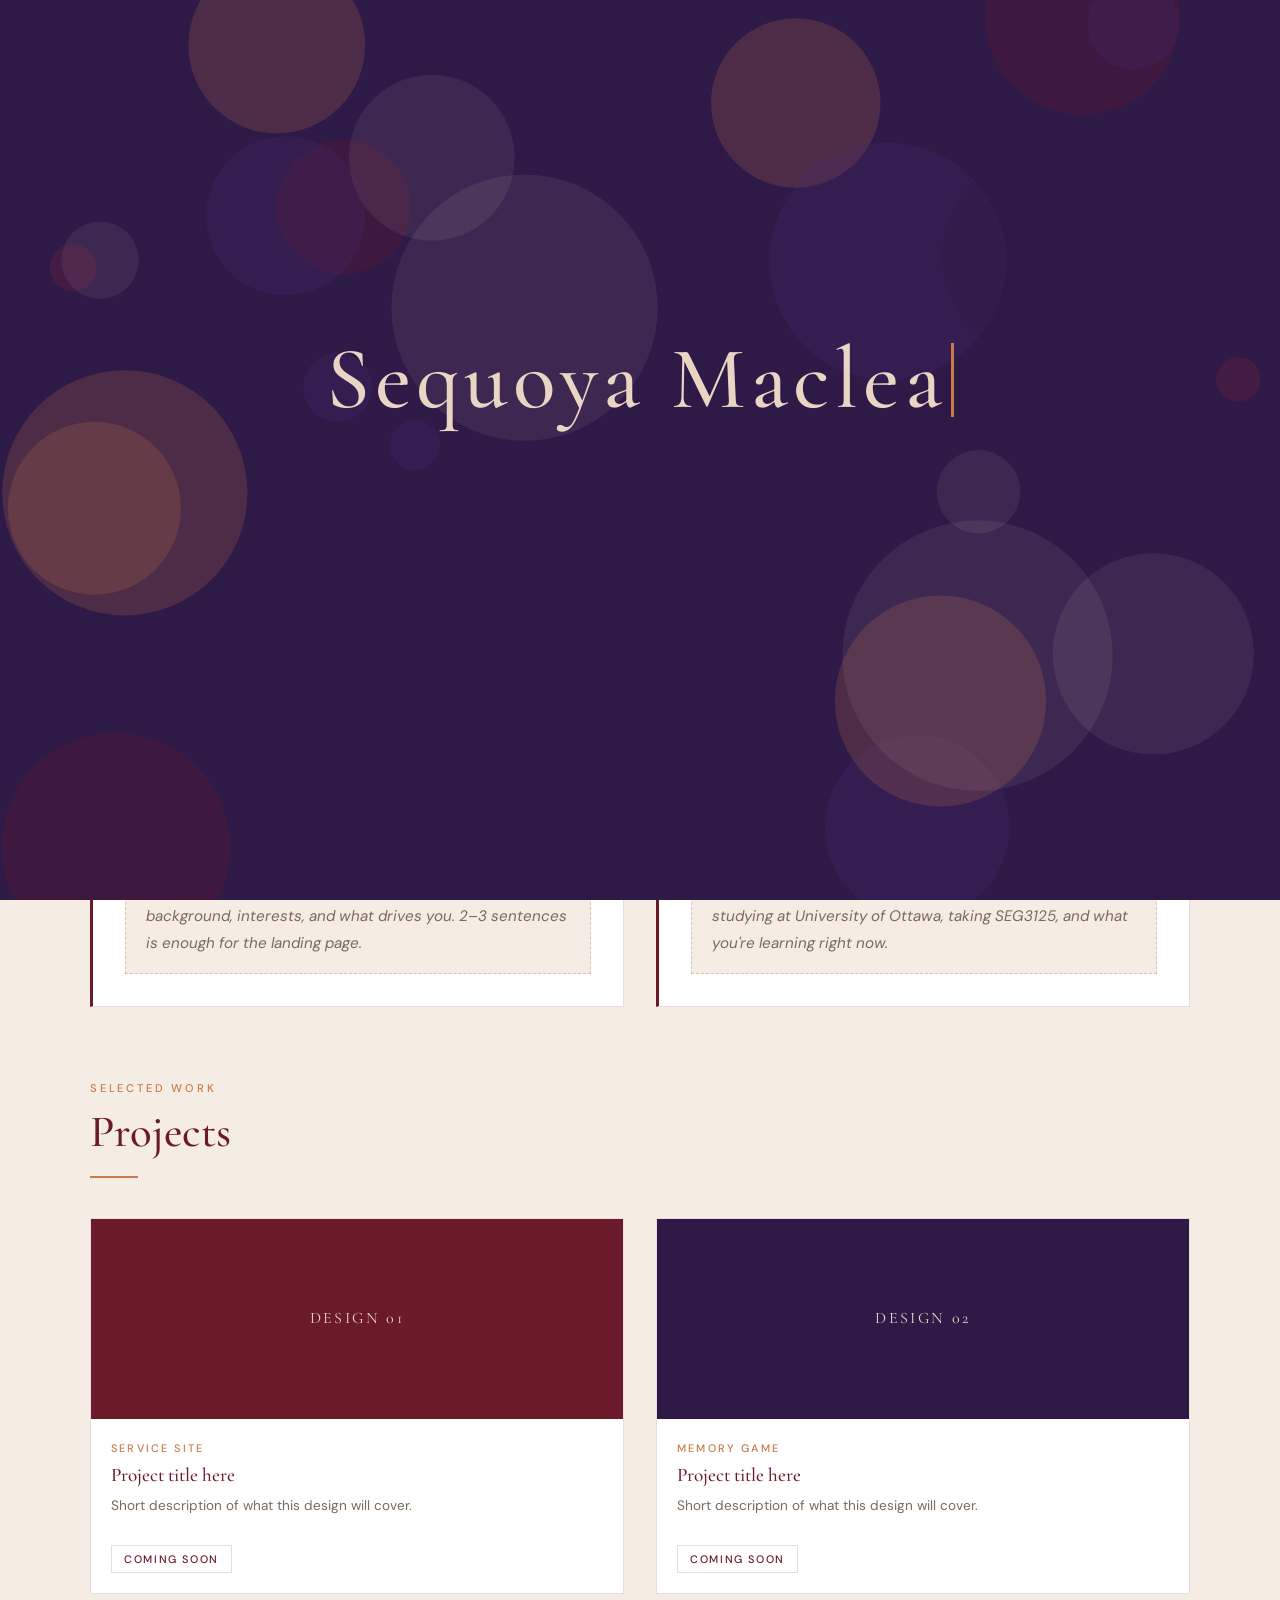
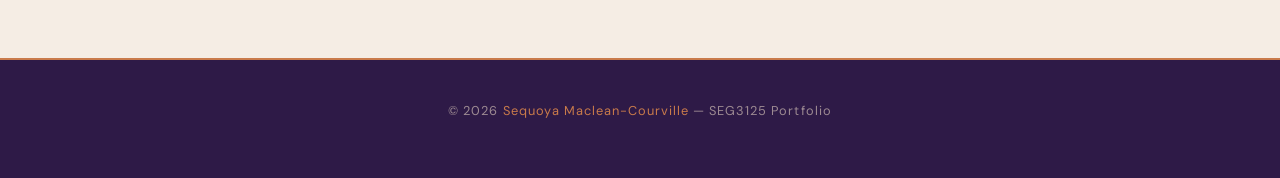
==== index.html @ c577affa "added another page for other work" ====
<!DOCTYPE html>
<html lang="en">
<head>
  <meta charset="UTF-8" />
  <meta name="viewport" content="width=device-width, initial-scale=1.0" />
  <title>Sequoya Maclean-Courville — Portfolio</title>
  <link rel="stylesheet" href="https://cdn.jsdelivr.net/npm/bootstrap@5.3.3/dist/css/bootstrap.min.css" />
  <link rel="stylesheet" href="css/style.css" />
  <style>
    #splash {
      position: fixed;
      inset: 0;
      background: var(--purple-deep);
      z-index: 9999;
      display: flex;
      align-items: center;
      justify-content: center;
      flex-direction: column;
      transition: opacity 0.8s ease, transform 0.8s ease;
    }
    #splash.hide {
      opacity: 0;
      transform: translateY(-40px);
      pointer-events: none;
    }
    #splash canvas {
      position: absolute;
      inset: 0;
      width: 100%;
      height: 100%;
    }
    #splash-content {
      position: relative;
      z-index: 2;
      text-align: center;
    }
    #typewriter {
      font-family: 'Cormorant Garamond', serif;
      font-size: clamp(2.5rem, 7vw, 5.5rem);
      font-weight: 500;
      color: var(--cream);
      letter-spacing: 0.06em;
      min-height: 1.3em;
      display: flex;
      align-items: center;
      justify-content: center;
    }
    #cursor {
      display: inline-block;
      width: 3px;
      height: 0.85em;
      background: var(--amber);
      margin-left: 4px;
      vertical-align: middle;
      animation: blink 0.7s step-end infinite;
    }
    @keyframes blink { 0%,100%{opacity:1} 50%{opacity:0} }
    #splash-sub {
      font-family: 'DM Sans', sans-serif;
      font-size: 0.75rem;
      letter-spacing: 0.25em;
      text-transform: uppercase;
      color: var(--amber);
      margin-top: 1rem;
      opacity: 0;
      transition: opacity 0.6s ease;
    }
    #splash-sub.show { opacity: 1; }
    #enter-btn {
      margin-top: 2.5rem;
      opacity: 0;
      transition: opacity 0.6s ease;
      background: transparent;
      border: 1px solid rgba(232,213,196,0.3);
      color: var(--cream);
      font-family: 'DM Sans', sans-serif;
      font-size: 0.8rem;
      letter-spacing: 0.15em;
      text-transform: uppercase;
      padding: 0.75rem 2.5rem;
      cursor: pointer;
      transition: border-color 0.2s, color 0.2s, opacity 0.6s;
    }
    #enter-btn.show { opacity: 1; }
    #enter-btn:hover { border-color: var(--amber); color: var(--amber); }
    body.splash-active { overflow: hidden; }
  </style>
</head>
<body class="splash-active">

  <!-- Splash Screen -->
  <div id="splash">
    <canvas id="splash-canvas"></canvas>
    <div id="splash-content">
      <div id="typewriter"><span id="typed-text"></span><span id="cursor"></span></div>
      <p id="splash-sub">UI/UX Design Portfolio</p>
      <button id="enter-btn" onclick="dismissSplash()">Enter</button>
    </div>
  </div>

  <nav class="navbar">
    <a href="index.html" class="navbar-brand">S<span>.</span></a>
    <ul class="nav-links">
      <li><a href="index.html">Home</a></li>
      <li><a href="about.html">About</a></li>
      <li><a href="work.html">How I Work</a></li>
      <li><a href="projects.html">Projects</a></li>
    </ul>
  </nav>

  <section class="hero">
    <div class="hero-inner">
      <p class="hero-eyebrow">UI/UX Design Portfolio</p>
      <h1 class="hero-title">Sequoya Maclean-Courville</h1>
      <p class="hero-subtitle">
        Placeholder subtitle — a short line about who you are and what you do. Keep it to one or two sentences.
      </p>
      <div style="display:flex; gap:1rem; flex-wrap:wrap;">
        <a href="projects.html" class="btn-primary">View Projects</a>
        <a href="about.html" class="btn-outline">About Me</a>
      </div>
    </div>
  </section>

  <div style="background:var(--cream-light); padding:4rem 2.5rem;">
    <div style="max-width:1100px; margin:0 auto;">

      <p class="section-label">Quick intro</p>
      <h2 class="section-title">At a glance</h2>
      <div class="section-divider"></div>

      <div class="two-col" style="margin-bottom:3rem;">
        <div class="content-block">
          <p class="content-block-title">Who I am</p>
          <div class="placeholder-text">
            Add a short paragraph here about yourself — your background, interests, and what drives you. 2–3 sentences is enough for the landing page.
          </div>
        </div>
        <div class="content-block">
          <p class="content-block-title">What I'm doing</p>
          <div class="placeholder-text">
            Add context about your current studies or work — e.g., studying at University of Ottawa, taking SEG3125, and what you're learning right now.
          </div>
        </div>
      </div>

      <p class="section-label">Selected work</p>
      <h2 class="section-title">Projects</h2>
      <div class="section-divider"></div>

      <div class="two-col">
        <a href="pages/coming-soon-1.html" class="project-card">
          <div class="project-card-img-placeholder" style="background:var(--burgundy-deep); color:var(--cream);">Design 01</div>
          <div class="project-card-body">
            <p class="project-card-label">Service site</p>
            <h3 class="project-card-title">Project title here</h3>
            <p class="project-card-desc">Short description of what this design will cover.</p>
            <span class="coming-soon-badge">Coming soon</span>
          </div>
        </a>
        <a href="pages/coming-soon-2.html" class="project-card">
          <div class="project-card-img-placeholder" style="background:var(--purple-deep); color:var(--cream);">Design 02</div>
          <div class="project-card-body">
            <p class="project-card-label">Memory game</p>
            <h3 class="project-card-title">Project title here</h3>
            <p class="project-card-desc">Short description of what this design will cover.</p>
            <span class="coming-soon-badge">Coming soon</span>
          </div>
        </a>
      </div>

    </div>
  </div>

  <footer>
    <p>© 2026 <span>Sequoya Maclean-Courville</span> — SEG3125 Portfolio</p>
  </footer>

  <script src="https://cdn.jsdelivr.net/npm/bootstrap@5.3.3/dist/js/bootstrap.bundle.min.js"></script>
  <script src="js/main.js"></script>
  <script>
    // ── Floating circles background ──
    const canvas = document.getElementById('splash-canvas');
    const ctx = canvas.getContext('2d');
    const colors = [
      'rgba(107,26,42,0.25)',
      'rgba(46,26,71,0.35)',
      'rgba(201,123,75,0.2)',
      'rgba(155,44,62,0.2)',
      'rgba(74,42,110,0.25)',
      'rgba(232,213,196,0.08)',
    ];
    let circles = [];
    function resize() {
      canvas.width = window.innerWidth;
      canvas.height = window.innerHeight;
    }
    function initCircles() {
      circles = [];
      const count = 28;
      for (let i = 0; i < count; i++) {
        const r = Math.random() * 120 + 20;
        circles.push({
          x: Math.random() * canvas.width,
          y: Math.random() * canvas.height,
          r,
          dx: (Math.random() - 0.5) * 0.5,
          dy: (Math.random() - 0.5) * 0.5,
          color: colors[Math.floor(Math.random() * colors.length)],
        });
      }
    }
    function drawCircles() {
      ctx.clearRect(0, 0, canvas.width, canvas.height);
      circles.forEach(c => {
        ctx.beginPath();
        ctx.arc(c.x, c.y, c.r, 0, Math.PI * 2);
        ctx.fillStyle = c.color;
        ctx.fill();
        c.x += c.dx;
        c.y += c.dy;
        if (c.x < -c.r) c.x = canvas.width + c.r;
        if (c.x > canvas.width + c.r) c.x = -c.r;
        if (c.y < -c.r) c.y = canvas.height + c.r;
        if (c.y > canvas.height + c.r) c.y = -c.r;
      });
    }
    let animId;
    function animate() { drawCircles(); animId = requestAnimationFrame(animate); }
    resize();
    initCircles();
    animate();
    window.addEventListener('resize', () => { resize(); initCircles(); });

    // ── Typewriter ──
    const name = 'Sequoya Maclean-Courville';
    const typedEl = document.getElementById('typed-text');
    const sub = document.getElementById('splash-sub');
    const btn = document.getElementById('enter-btn');
    let i = 0;
    const already = sessionStorage.getItem('splashSeen');

    function type() {
      if (i < name.length) {
        typedEl.textContent += name[i++];
        setTimeout(type, 80 + Math.random() * 40);
      } else {
        setTimeout(() => {
          sub.classList.add('show');
          btn.classList.add('show');
        }, 400);
      }
    }

    function dismissSplash() {
      sessionStorage.setItem('splashSeen', '1');
      cancelAnimationFrame(animId);
      document.getElementById('splash').classList.add('hide');
      document.body.classList.remove('splash-active');
      setTimeout(() => document.getElementById('splash').remove(), 900);
    }

    if (already) {
      document.getElementById('splash').remove();
      document.body.classList.remove('splash-active');
    } else {
      setTimeout(type, 400);
    }
  </script>
</body>
</html>
---- css/style.css ----
@import url('https://fonts.googleapis.com/css2?family=Cormorant+Garamond:wght@400;500;600&family=DM+Sans:wght@300;400;500&display=swap');

:root {
  --burgundy-deep:  #6B1A2A;
  --burgundy-mid:   #9B2C3E;
  --purple-deep:    #2E1A47;
  --purple-mid:     #4A2A6E;
  --amber:          #C97B4B;
  --cream:          #E8D5C4;
  --cream-light:    #F5EDE4;
  --charcoal:       #1C1C1C;
  --charcoal-soft:  #3A3A3A;
  --text-muted:     #7A6A5A;
  --border:         rgba(107,26,42,0.15);
}

* { box-sizing: border-box; margin: 0; padding: 0; }

html { scroll-behavior: smooth; }

body {
  font-family: 'DM Sans', sans-serif;
  font-weight: 400;
  color: var(--charcoal);
  background: var(--cream-light);
  line-height: 1.7;
}

h1, h2, h3, h4 {
  font-family: 'Cormorant Garamond', serif;
  font-weight: 500;
  line-height: 1.2;
}

a { color: inherit; text-decoration: none; }

/* ── Navbar ── */
.navbar {
  background: var(--purple-deep);
  padding: 0 2.5rem;
  height: 64px;
  display: flex;
  align-items: center;
  justify-content: space-between;
  position: sticky;
  top: 0;
  z-index: 100;
  border-bottom: 2px solid var(--amber);
}

.navbar-brand {
  font-family: 'Cormorant Garamond', serif;
  font-size: 1.5rem;
  font-weight: 600;
  color: var(--cream);
  letter-spacing: 0.08em;
}

.navbar-brand span { color: var(--amber); }

.nav-links { display: flex; gap: 2rem; list-style: none; }

.nav-links a {
  font-size: 0.85rem;
  font-weight: 500;
  color: var(--cream);
  letter-spacing: 0.1em;
  text-transform: uppercase;
  opacity: 0.8;
  transition: opacity 0.2s, color 0.2s;
}

.nav-links a:hover, .nav-links a.active {
  opacity: 1;
  color: var(--amber);
}

/* ── Hero ── */
.hero {
  background: var(--purple-deep);
  min-height: 480px;
  display: flex;
  align-items: center;
  padding: 5rem 2.5rem;
  position: relative;
  overflow: hidden;
}

.hero::before {
  content: '';
  position: absolute;
  top: 0; left: 0;
  width: 6px; height: 100%;
  background: var(--amber);
}

.hero::after {
  content: '';
  position: absolute;
  bottom: -80px; right: -80px;
  width: 320px; height: 320px;
  border-radius: 50%;
  border: 1px solid rgba(201,123,75,0.15);
}

.hero-inner { max-width: 700px; position: relative; z-index: 1; }

.hero-eyebrow {
  font-size: 0.75rem;
  font-weight: 500;
  letter-spacing: 0.2em;
  text-transform: uppercase;
  color: var(--amber);
  margin-bottom: 1rem;
}

.hero-title {
  font-size: clamp(2.8rem, 6vw, 4.5rem);
  color: var(--cream);
  margin-bottom: 1.25rem;
}

.hero-subtitle {
  font-size: 1rem;
  color: rgba(232,213,196,0.7);
  max-width: 480px;
  margin-bottom: 2rem;
  font-family: 'DM Sans', sans-serif;
}

.btn-primary {
  display: inline-block;
  background: var(--burgundy-deep);
  color: var(--cream);
  padding: 0.75rem 2rem;
  font-size: 0.85rem;
  font-weight: 500;
  letter-spacing: 0.1em;
  text-transform: uppercase;
  border: 1px solid var(--burgundy-mid);
  transition: background 0.2s, border-color 0.2s;
  cursor: pointer;
}

.btn-primary:hover { background: var(--burgundy-mid); }

.btn-outline {
  display: inline-block;
  background: transparent;
  color: var(--cream);
  padding: 0.75rem 2rem;
  font-size: 0.85rem;
  font-weight: 500;
  letter-spacing: 0.1em;
  text-transform: uppercase;
  border: 1px solid rgba(232,213,196,0.3);
  transition: border-color 0.2s, color 0.2s;
  cursor: pointer;
}

.btn-outline:hover { border-color: var(--amber); color: var(--amber); }

/* ── Sections ── */
.section { padding: 5rem 2.5rem; max-width: 1100px; margin: 0 auto; }

.section-label {
  font-size: 0.7rem;
  font-weight: 500;
  letter-spacing: 0.25em;
  text-transform: uppercase;
  color: var(--amber);
  margin-bottom: 0.5rem;
}

.section-title {
  font-size: clamp(1.8rem, 4vw, 2.8rem);
  color: var(--burgundy-deep);
  margin-bottom: 1rem;
}

.section-divider {
  width: 48px;
  height: 2px;
  background: var(--amber);
  margin-bottom: 2.5rem;
}

/* ── Content placeholder boxes ── */
.content-block {
  background: #fff;
  border: 0.5px solid var(--border);
  border-left: 3px solid var(--burgundy-deep);
  padding: 2rem;
  margin-bottom: 1.5rem;
}

.content-block-title {
  font-family: 'Cormorant Garamond', serif;
  font-size: 1.1rem;
  font-weight: 500;
  color: var(--burgundy-deep);
  margin-bottom: 0.75rem;
  text-transform: uppercase;
  letter-spacing: 0.1em;
  font-size: 0.8rem;
}

.placeholder-text {
  color: var(--text-muted);
  font-style: italic;
  font-size: 0.95rem;
  line-height: 1.8;
  border: 1px dashed rgba(107,26,42,0.2);
  padding: 1rem 1.25rem;
  background: var(--cream-light);
}

/* ── Two-col layout ── */
.two-col {
  display: grid;
  grid-template-columns: 1fr 1fr;
  gap: 2rem;
}

.three-col {
  display: grid;
  grid-template-columns: repeat(3, 1fr);
  gap: 1.5rem;
}

/* ── Project cards ── */
.project-card {
  background: #fff;
  border: 0.5px solid var(--border);
  overflow: hidden;
  transition: transform 0.2s, border-color 0.2s;
  display: block;
}

.project-card:hover {
  transform: translateY(-4px);
  border-color: var(--burgundy-mid);
}

.project-card-image {
  width: 100%;
  height: 200px;
  object-fit: cover;
  display: block;
}

.project-card-img-placeholder {
  width: 100%;
  height: 200px;
  display: flex;
  align-items: center;
  justify-content: center;
  font-family: 'Cormorant Garamond', serif;
  font-size: 1rem;
  letter-spacing: 0.15em;
  text-transform: uppercase;
}

.project-card-body { padding: 1.25rem; }

.project-card-label {
  font-size: 0.68rem;
  font-weight: 500;
  letter-spacing: 0.2em;
  text-transform: uppercase;
  color: var(--amber);
  margin-bottom: 0.4rem;
}

.project-card-title {
  font-family: 'Cormorant Garamond', serif;
  font-size: 1.2rem;
  color: var(--burgundy-deep);
  margin-bottom: 0.5rem;
}

.project-card-desc {
  font-size: 0.85rem;
  color: var(--text-muted);
  line-height: 1.6;
}

.coming-soon-badge {
  display: inline-block;
  margin-top: 0.75rem;
  font-size: 0.68rem;
  font-weight: 500;
  letter-spacing: 0.15em;
  text-transform: uppercase;
  color: var(--burgundy-deep);
  border: 1px solid var(--border);
  padding: 0.25rem 0.75rem;
}

/* ── Footer ── */
footer {
  background: var(--purple-deep);
  border-top: 2px solid var(--amber);
  padding: 2.5rem;
  text-align: center;
  color: rgba(232,213,196,0.6);
  font-size: 0.8rem;
  letter-spacing: 0.08em;
}

footer span { color: var(--amber); }

/* ── Page hero (inner pages) ── */
.page-hero {
  background: var(--burgundy-deep);
  padding: 3.5rem 2.5rem;
  position: relative;
  overflow: hidden;
}

.page-hero::before {
  content: '';
  position: absolute;
  left: 0; top: 0;
  width: 4px; height: 100%;
  background: var(--amber);
}

.page-hero-label {
  font-size: 0.7rem;
  letter-spacing: 0.25em;
  text-transform: uppercase;
  color: var(--amber);
  margin-bottom: 0.5rem;
}

.page-hero-title {
  font-family: 'Cormorant Garamond', serif;
  font-size: clamp(2rem, 4vw, 3rem);
  color: var(--cream);
}

/* ── Responsive ── */
@media (max-width: 768px) {
  .two-col, .three-col { grid-template-columns: 1fr; }
  .navbar { padding: 0 1.25rem; }
  .nav-links { gap: 1rem; }
  .nav-links a { font-size: 0.75rem; }
  .section { padding: 3rem 1.25rem; }
  .hero { padding: 3.5rem 1.25rem; }
}
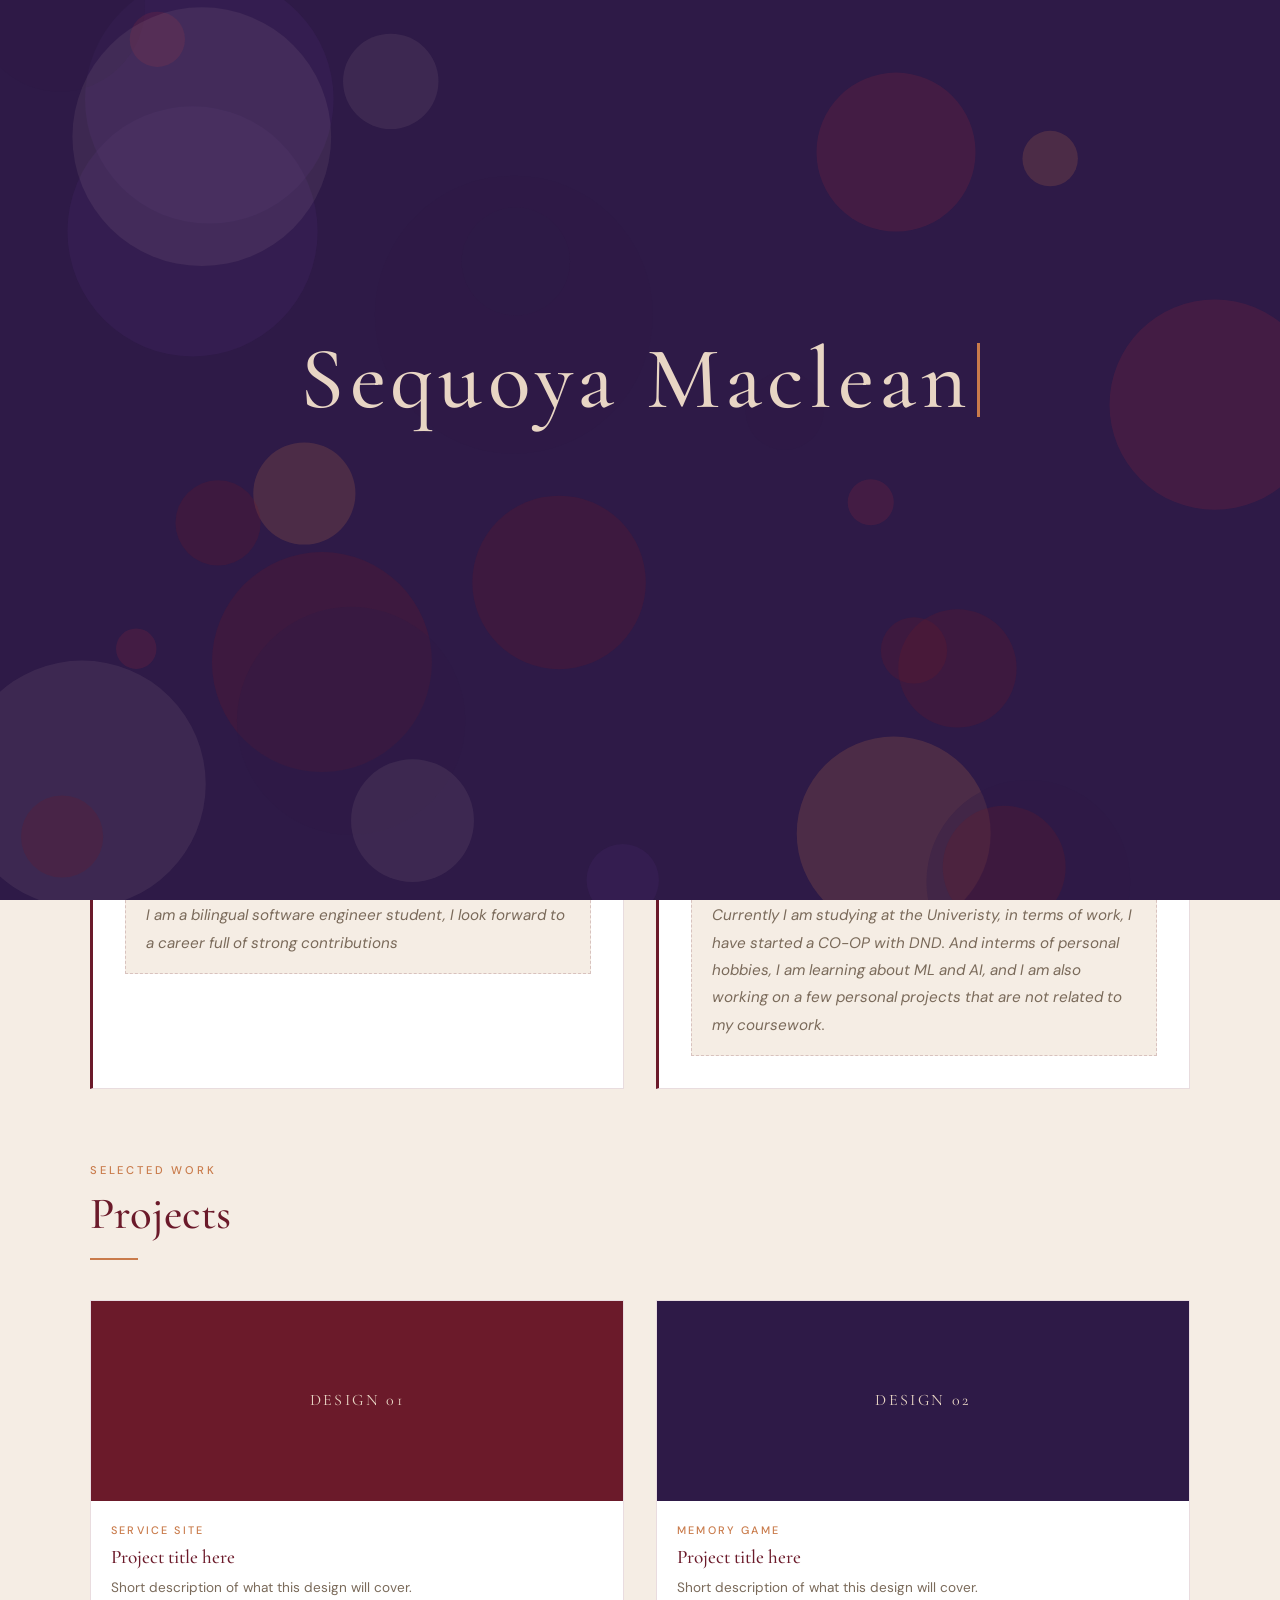
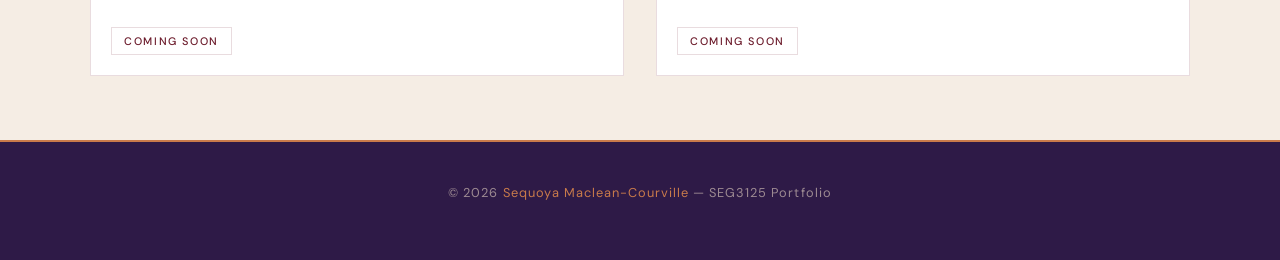
==== commit aa0fddb0: "added more perosnal placecards in the indec.html file" ====
--- a/index.html
+++ b/index.html
@@ -89,6 +89,8 @@
 <body class="splash-active">
 
   <!-- Splash Screen -->
+   <!-- at the start of the page loading, it shows a slpash screen, nice purple background with 
+    with circles for astetic - my namke come sup letter by letter-->
   <div id="splash">
     <canvas id="splash-canvas"></canvas>
     <div id="splash-content">
@@ -105,6 +107,7 @@
       <li><a href="about.html">About</a></li>
       <li><a href="work.html">How I Work</a></li>
       <li><a href="projects.html">Projects</a></li>
+      <li><a href="other-work.html">Other Work</a></li>
     </ul>
   </nav>
 
@@ -113,7 +116,7 @@
       <p class="hero-eyebrow">UI/UX Design Portfolio</p>
       <h1 class="hero-title">Sequoya Maclean-Courville</h1>
       <p class="hero-subtitle">
-        Placeholder subtitle — a short line about who you are and what you do. Keep it to one or two sentences.
+       Software Engineer Student at the University of Ottawa, young entrepreneur and public servant with a passion for design and innovation. Welcome to my portfolio. 
       </p>
       <div style="display:flex; gap:1rem; flex-wrap:wrap;">
         <a href="projects.html" class="btn-primary">View Projects</a>
@@ -133,13 +136,13 @@
         <div class="content-block">
           <p class="content-block-title">Who I am</p>
           <div class="placeholder-text">
-            Add a short paragraph here about yourself — your background, interests, and what drives you. 2–3 sentences is enough for the landing page.
+            I am a bilingual software engineer student, I look forward to a career full of strong contributions
           </div>
         </div>
         <div class="content-block">
           <p class="content-block-title">What I'm doing</p>
           <div class="placeholder-text">
-            Add context about your current studies or work — e.g., studying at University of Ottawa, taking SEG3125, and what you're learning right now.
+            Currently I am studying at the Univeristy, in terms of work, I have started a CO-OP with DND. And interms of personal hobbies, I am learning about ML and AI, and I am also working on a few personal projects that are not related to my coursework.
           </div>
         </div>
       </div>
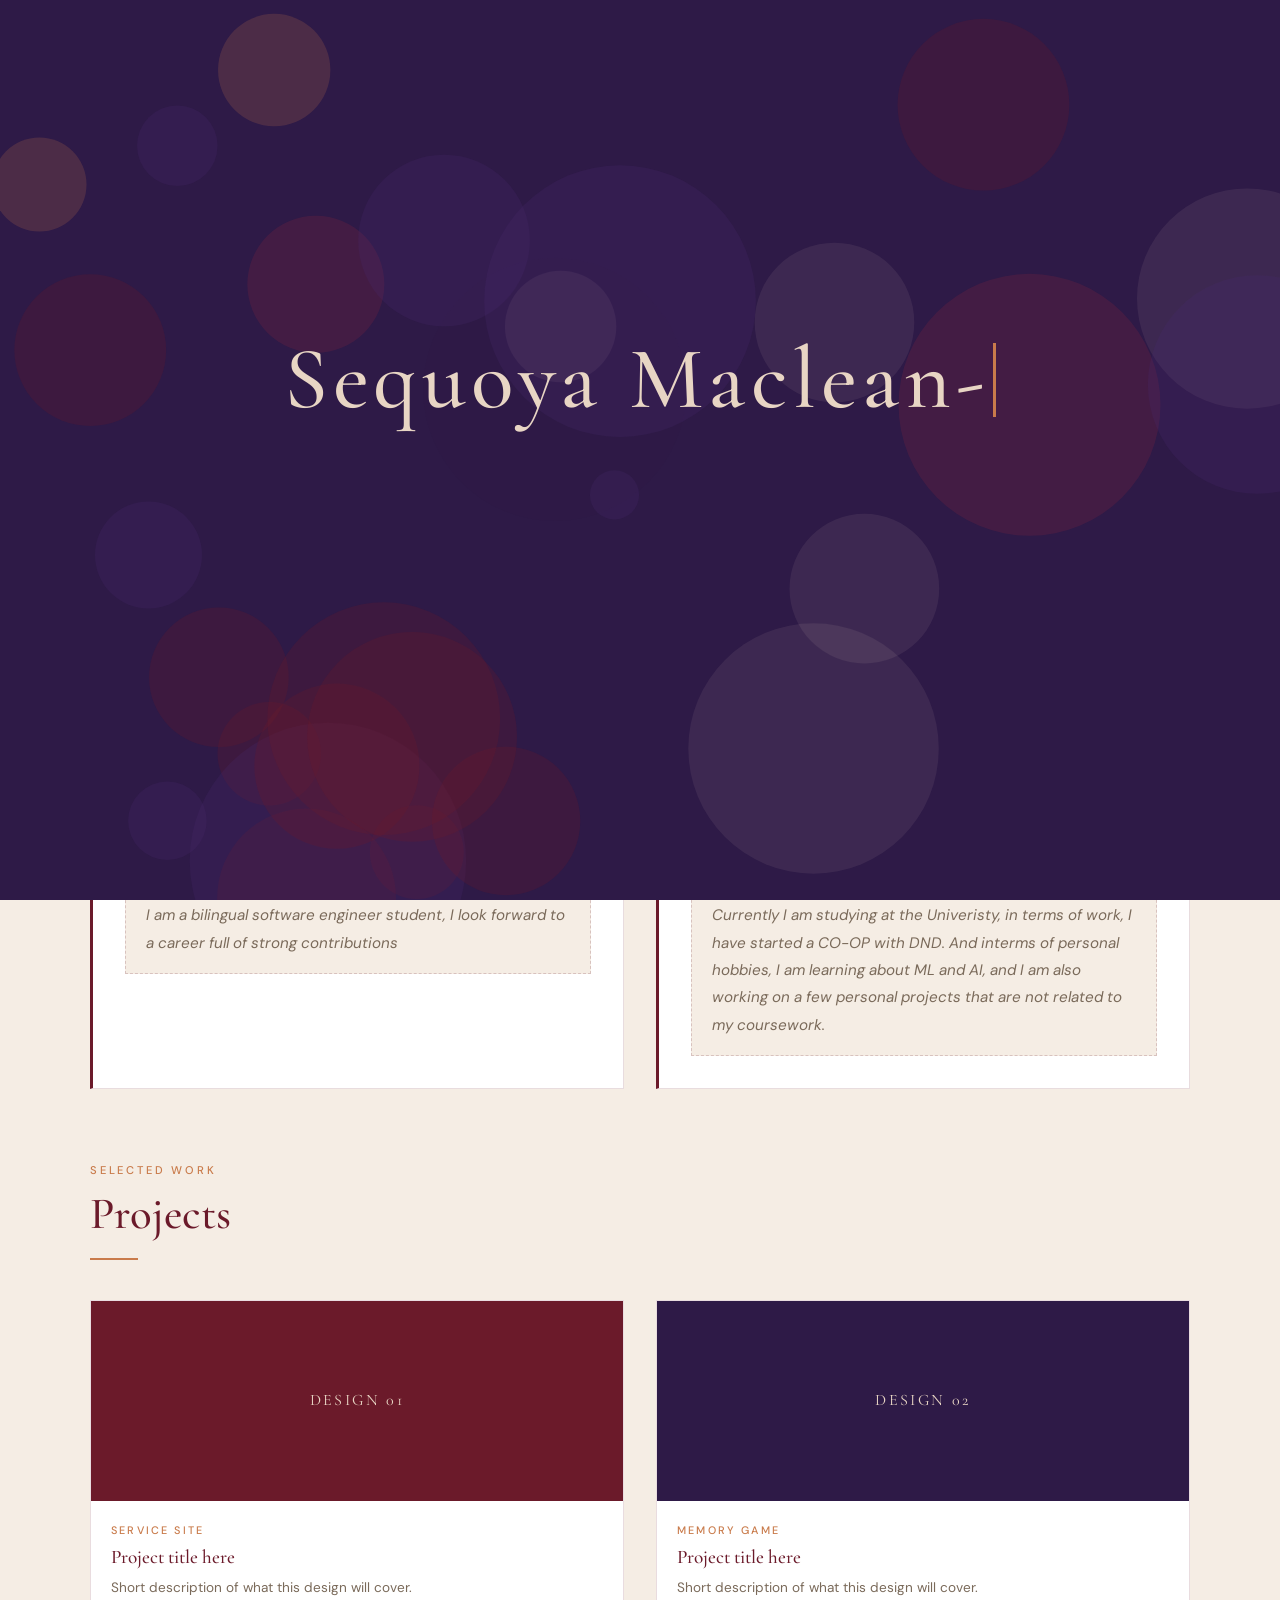
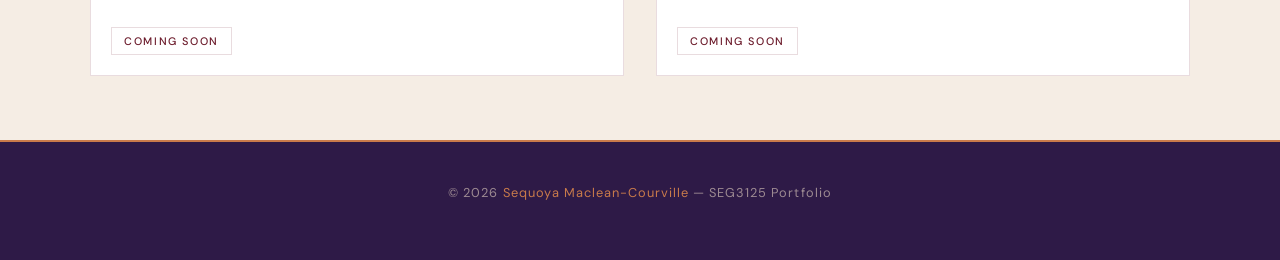
==== commit 4dfa6a0e: "testng Bootstrap collapse navbar, makes it more accesible to other devies (tables, phones)" ====
--- a/index.html
+++ b/index.html
@@ -100,16 +100,23 @@
     </div>
   </div>
 
-  <nav class="navbar">
-    <a href="index.html" class="navbar-brand">S<span>.</span></a>
-    <ul class="nav-links">
-      <li><a href="index.html">Home</a></li>
-      <li><a href="about.html">About</a></li>
-      <li><a href="work.html">How I Work</a></li>
-      <li><a href="projects.html">Projects</a></li>
-      <li><a href="other-work.html">Other Work</a></li>
+  <nav class="navbar navbar-expand-md" style="background:var(--purple-deep); border-bottom:2px solid var(--amber); padding:0 2.5rem; position:sticky; top:0; z-index:100;">
+  <a href="index.html" class="navbar-brand" style="font-family:'Cormorant Garamond',serif; font-size:1.5rem; font-weight:600; color:var(--cream); letter-spacing:0.08em;">S<span style="color:var(--amber);">.</span></a>
+  
+  <button class="navbar-toggler" type="button" data-bs-toggle="collapse" data-bs-target="#navMenu" style="border-color:rgba(232,213,196,0.3);">
+    <span class="navbar-toggler-icon" style="filter:invert(1);"></span>
+  </button>
+
+  <div class="collapse navbar-collapse" id="navMenu">
+    <ul class="navbar-nav ms-auto" style="gap:0.5rem;">
+      <li class="nav-item"><a class="nav-link" href="index.html" style="color:var(--cream); font-size:0.85rem; letter-spacing:0.1em; text-transform:uppercase;">Home</a></li>
+      <li class="nav-item"><a class="nav-link" href="about.html" style="color:var(--cream); font-size:0.85rem; letter-spacing:0.1em; text-transform:uppercase;">About</a></li>
+      <li class="nav-item"><a class="nav-link" href="work.html" style="color:var(--cream); font-size:0.85rem; letter-spacing:0.1em; text-transform:uppercase;">How I Work</a></li>
+      <li class="nav-item"><a class="nav-link" href="projects.html" style="color:var(--cream); font-size:0.85rem; letter-spacing:0.1em; text-transform:uppercase;">Projects</a></li>
+      <li class="nav-item"><a class="nav-link" href="other-work.html" style="color:var(--cream); font-size:0.85rem; letter-spacing:0.1em; text-transform:uppercase;">Other Work</a></li>
     </ul>
-  </nav>
+  </div>
+</nav>
 
   <section class="hero">
     <div class="hero-inner">
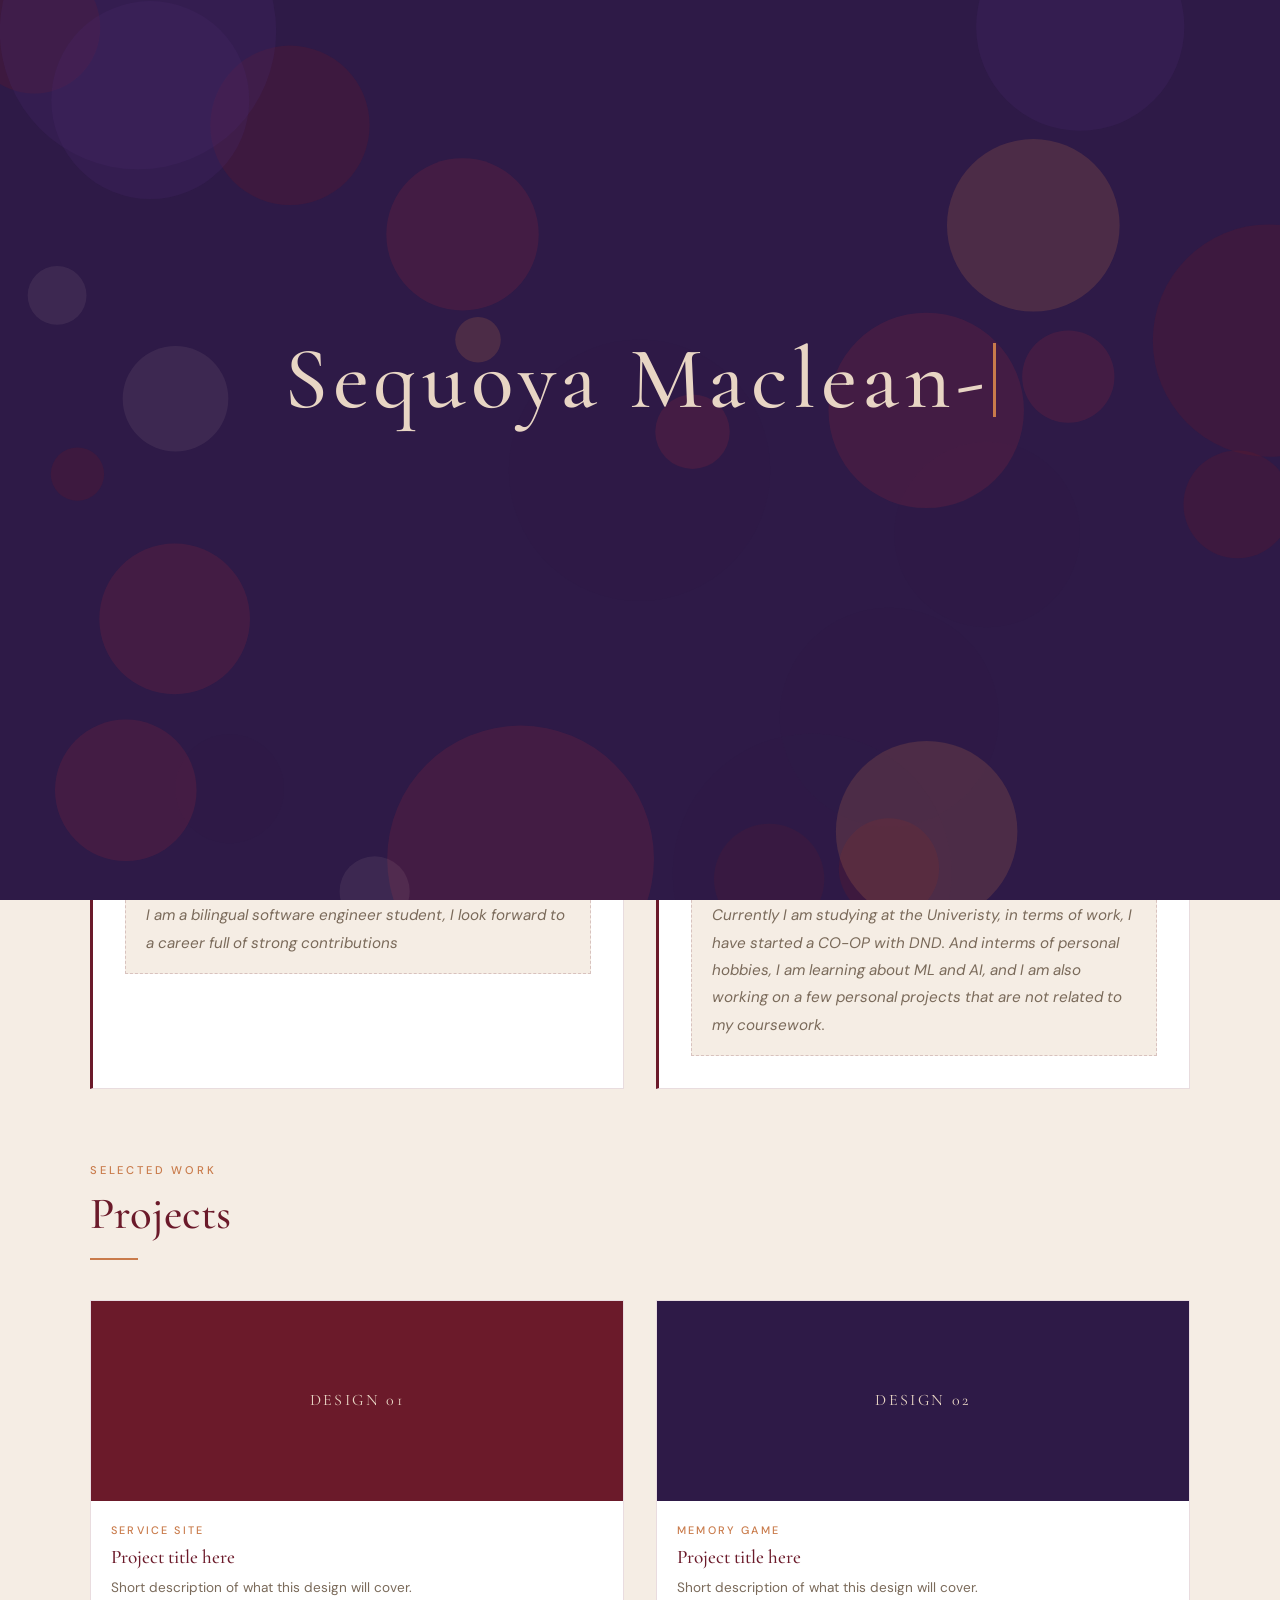
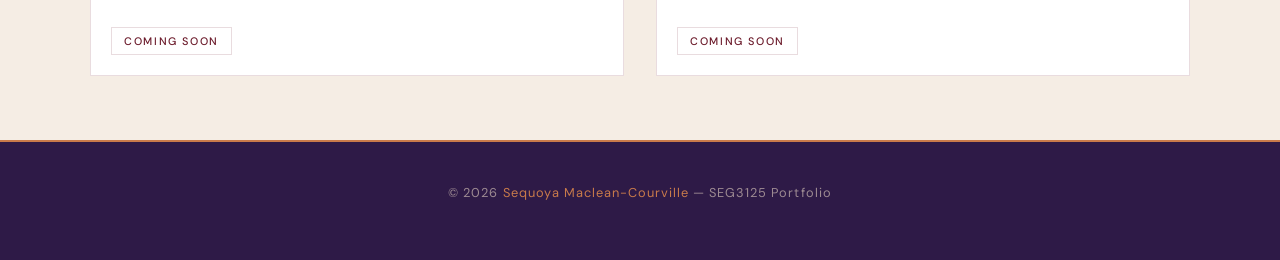
==== commit 7225134c: "testing as changes are showing on other end-disraged" ====
--- a/index.html
+++ b/index.html
@@ -3,7 +3,7 @@
 <head>
   <meta charset="UTF-8" />
   <meta name="viewport" content="width=device-width, initial-scale=1.0" />
-  <title>Sequoya Maclean-Courville — Portfolio</title>
+  <title>Sequoya Maclean-Courville — Portfolio test</title>
   <link rel="stylesheet" href="https://cdn.jsdelivr.net/npm/bootstrap@5.3.3/dist/css/bootstrap.min.css" />
   <link rel="stylesheet" href="css/style.css" />
   <style>
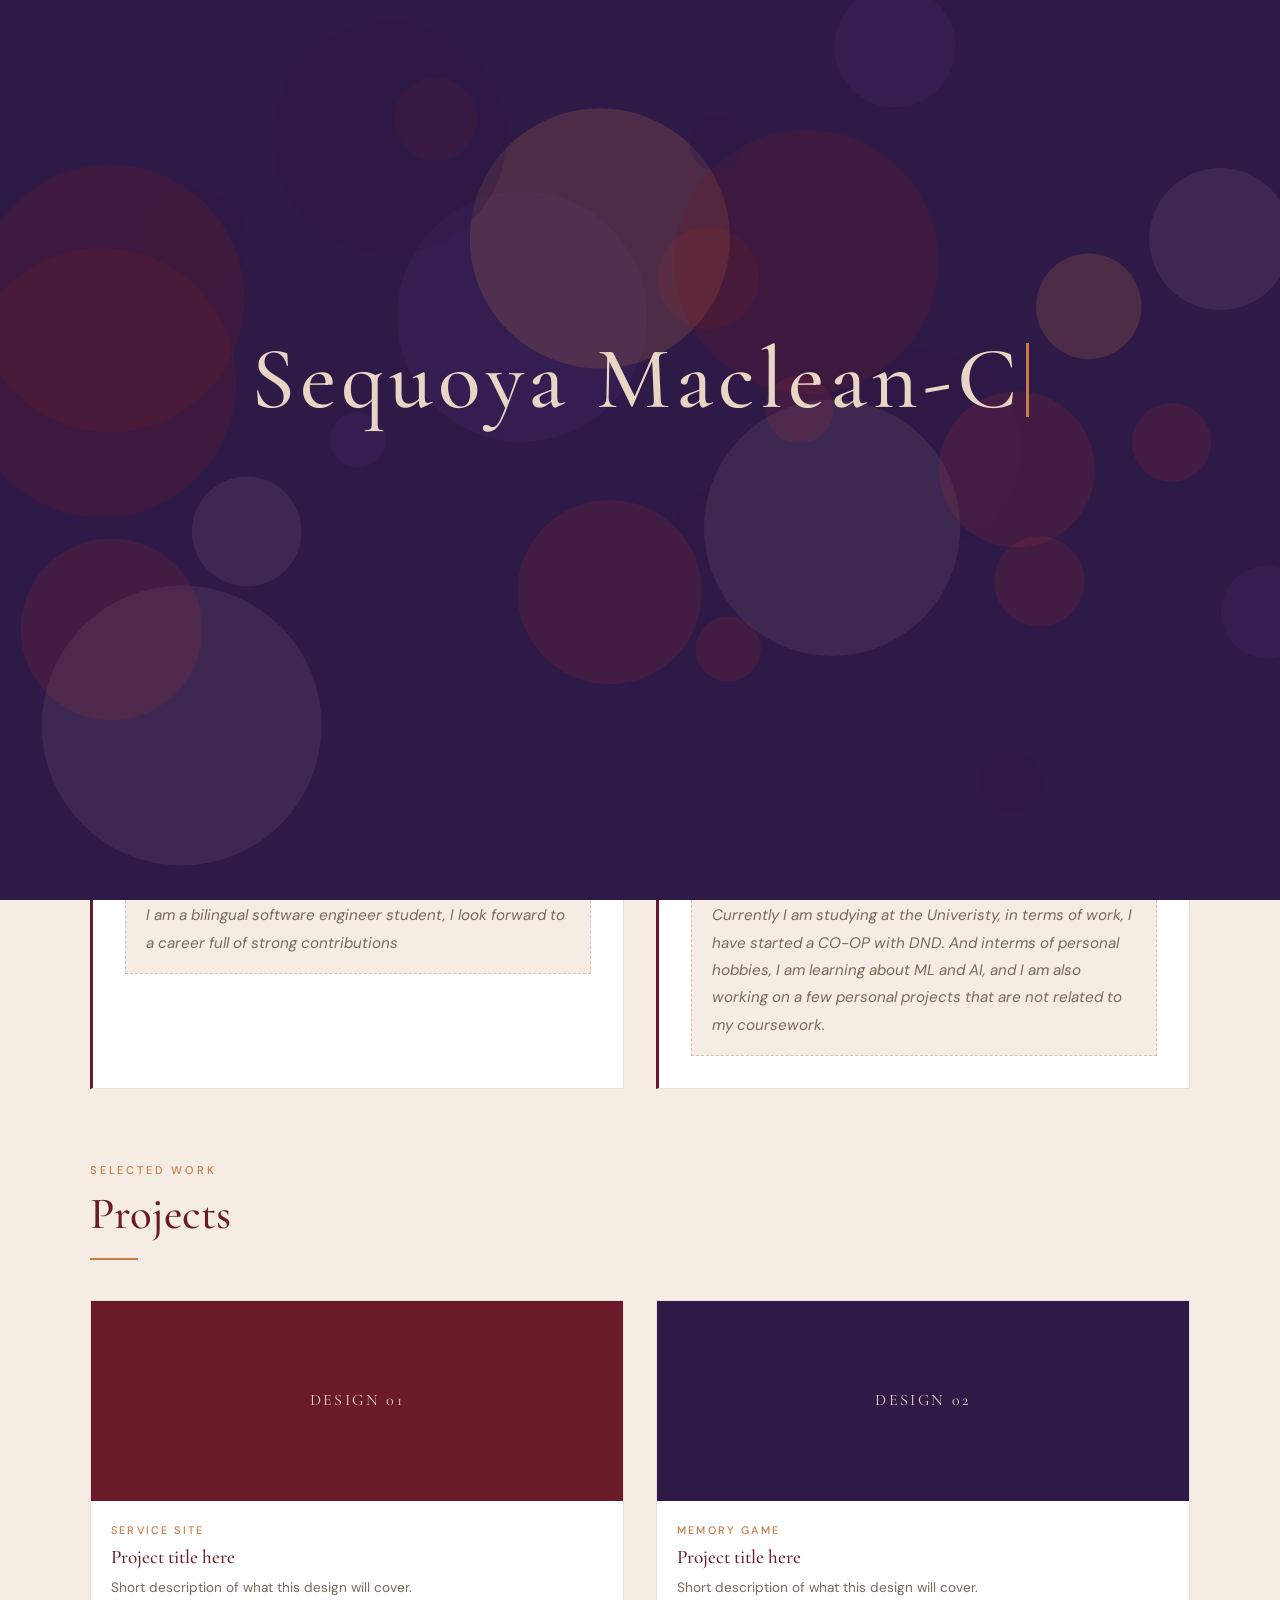
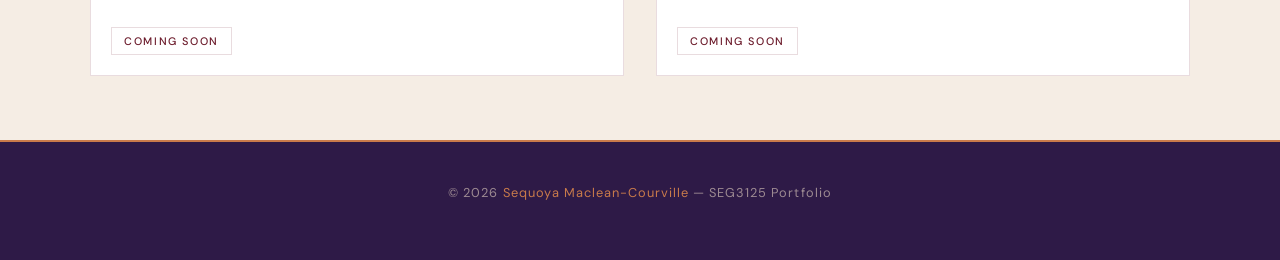
==== commit 7179d97b: "addeed the updated navbar for mobil phome - needs to fix the overlap" ====
--- a/index.html
+++ b/index.html
@@ -3,7 +3,7 @@
 <head>
   <meta charset="UTF-8" />
   <meta name="viewport" content="width=device-width, initial-scale=1.0" />
-  <title>Sequoya Maclean-Courville — Portfolio test</title>
+  <title>Sequoya Maclean-Courville — Portfolio</title>
   <link rel="stylesheet" href="https://cdn.jsdelivr.net/npm/bootstrap@5.3.3/dist/css/bootstrap.min.css" />
   <link rel="stylesheet" href="css/style.css" />
   <style>
@@ -121,7 +121,7 @@
   <section class="hero">
     <div class="hero-inner">
       <p class="hero-eyebrow">UI/UX Design Portfolio</p>
-      <h1 class="hero-title">Sequoya Maclean-Courville</h1>
+      <h1 class="hero-title">Sequoya Maclean-Courville-test</h1>
       <p class="hero-subtitle">
        Software Engineer Student at the University of Ottawa, young entrepreneur and public servant with a passion for design and innovation. Welcome to my portfolio. 
       </p>
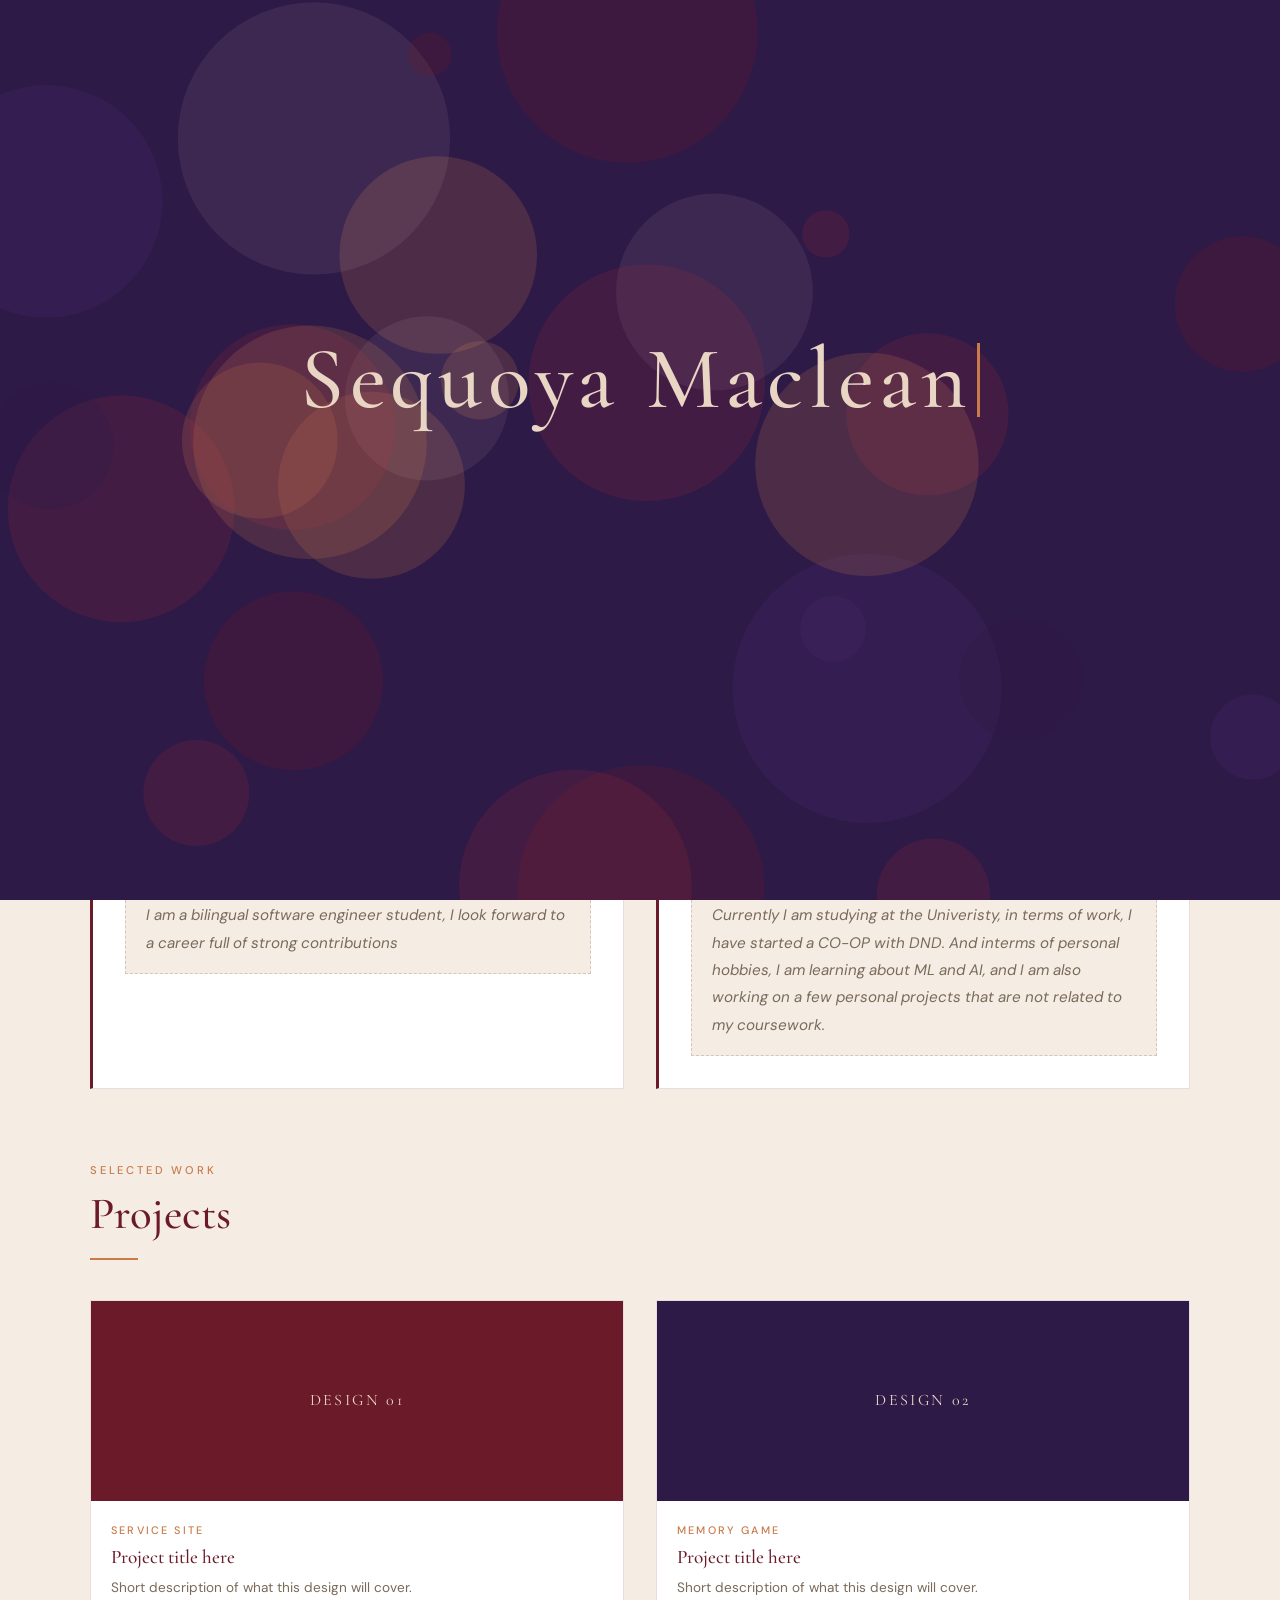
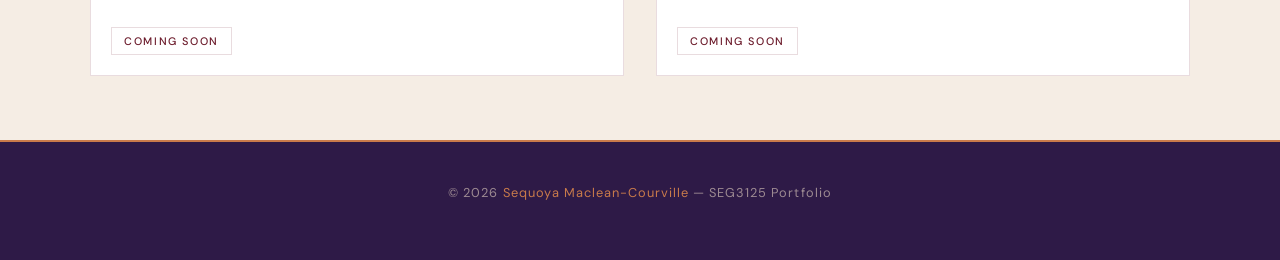
==== commit 95fe85f8: "change file name in nav bar form other-work to OtherWork fixing the 404 eerror code" ====
--- a/index.html
+++ b/index.html
@@ -113,7 +113,7 @@
       <li class="nav-item"><a class="nav-link" href="about.html" style="color:var(--cream); font-size:0.85rem; letter-spacing:0.1em; text-transform:uppercase;">About</a></li>
       <li class="nav-item"><a class="nav-link" href="work.html" style="color:var(--cream); font-size:0.85rem; letter-spacing:0.1em; text-transform:uppercase;">How I Work</a></li>
       <li class="nav-item"><a class="nav-link" href="projects.html" style="color:var(--cream); font-size:0.85rem; letter-spacing:0.1em; text-transform:uppercase;">Projects</a></li>
-      <li class="nav-item"><a class="nav-link" href="other-work.html" style="color:var(--cream); font-size:0.85rem; letter-spacing:0.1em; text-transform:uppercase;">Other Work</a></li>
+      <li class="nav-item"><a class="nav-link" href="OtherWork.html" style="color:var(--cream); font-size:0.85rem; letter-spacing:0.1em; text-transform:uppercase;">Other Work</a></li>
     </ul>
   </div>
 </nav>
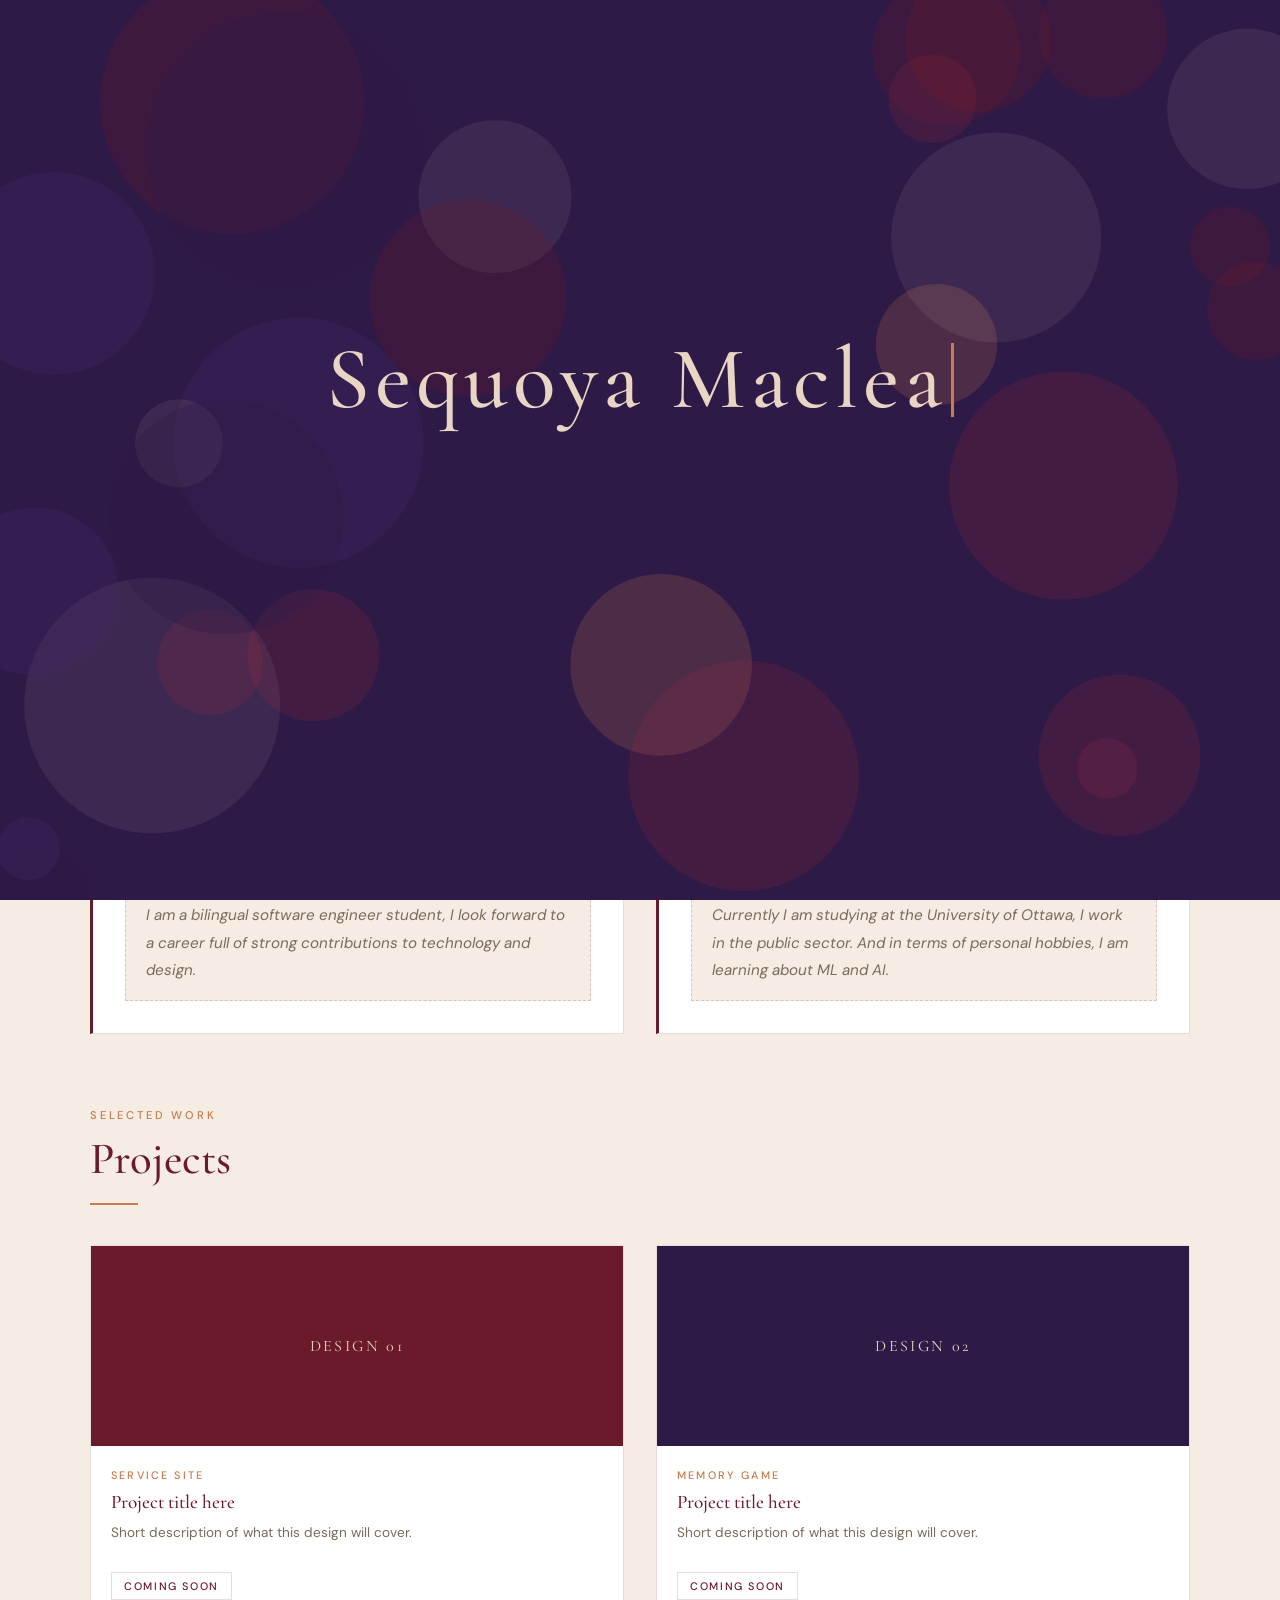
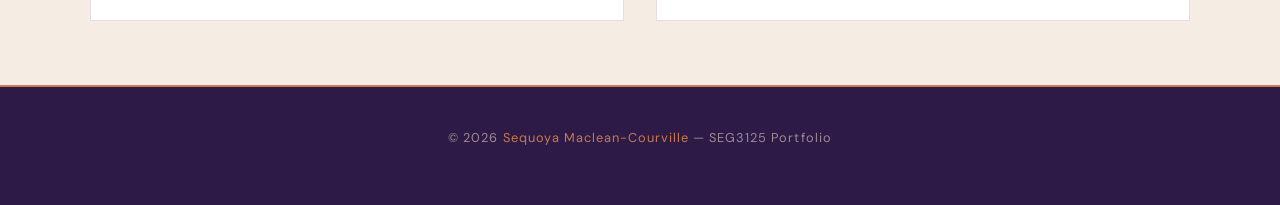
==== commit a7622aa6: "cleared some typos" ====
--- a/index.html
+++ b/index.html
@@ -6,6 +6,7 @@
   <title>Sequoya Maclean-Courville — Portfolio</title>
   <link rel="stylesheet" href="https://cdn.jsdelivr.net/npm/bootstrap@5.3.3/dist/css/bootstrap.min.css" />
   <link rel="stylesheet" href="css/style.css" />
+  <!-- Splash screen format found online -->
   <style>
     #splash {
       position: fixed;
@@ -121,7 +122,7 @@
   <section class="hero">
     <div class="hero-inner">
       <p class="hero-eyebrow">UI/UX Design Portfolio</p>
-      <h1 class="hero-title">Sequoya Maclean-Courville-test</h1>
+      <h1 class="hero-title">Sequoya Maclean-Courville</h1>
       <p class="hero-subtitle">
        Software Engineer Student at the University of Ottawa, young entrepreneur and public servant with a passion for design and innovation. Welcome to my portfolio. 
       </p>
@@ -143,13 +144,13 @@
         <div class="content-block">
           <p class="content-block-title">Who I am</p>
           <div class="placeholder-text">
-            I am a bilingual software engineer student, I look forward to a career full of strong contributions
+            I am a bilingual software engineer student, I look forward to a career full of strong contributions to technology and design.
           </div>
         </div>
         <div class="content-block">
           <p class="content-block-title">What I'm doing</p>
           <div class="placeholder-text">
-            Currently I am studying at the Univeristy, in terms of work, I have started a CO-OP with DND. And interms of personal hobbies, I am learning about ML and AI, and I am also working on a few personal projects that are not related to my coursework.
+            Currently I am studying at the University of Ottawa, I work in the public sector. And in terms of personal hobbies, I am learning about ML and AI.
           </div>
         </div>
       </div>
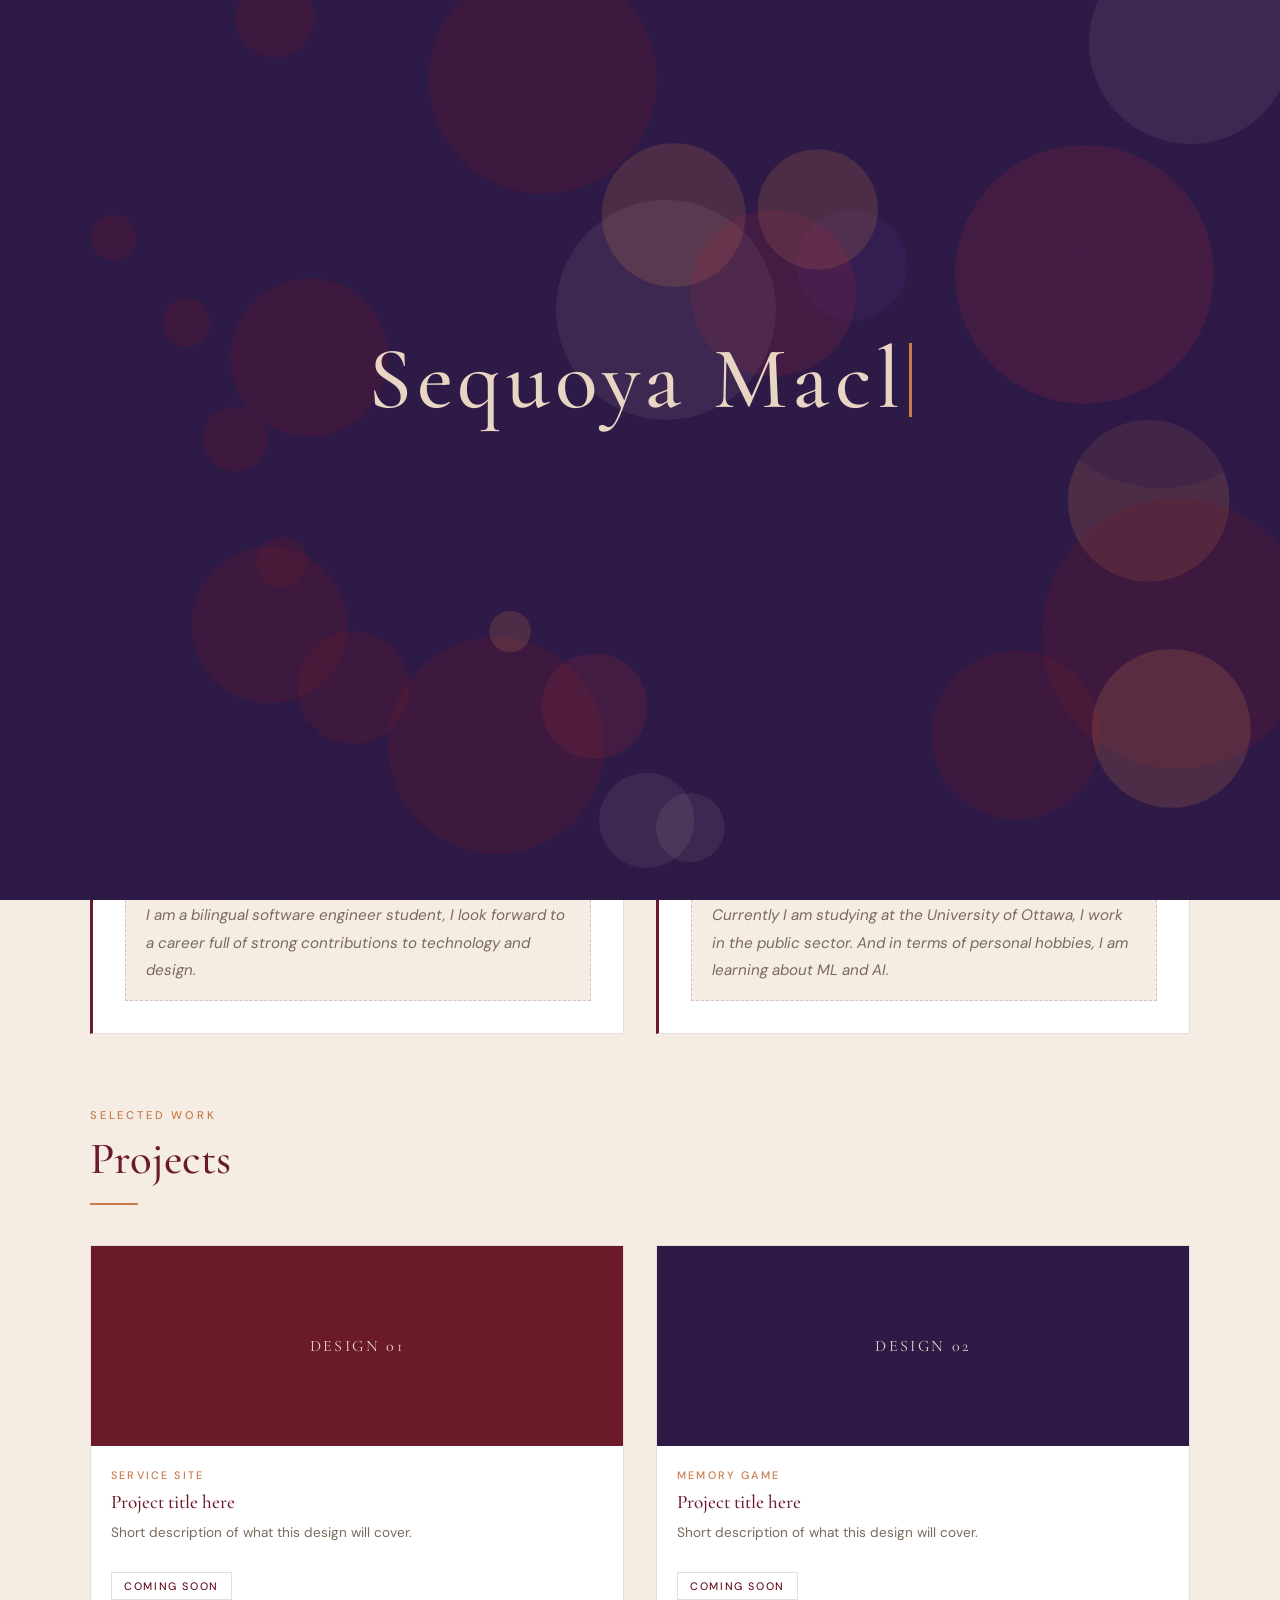
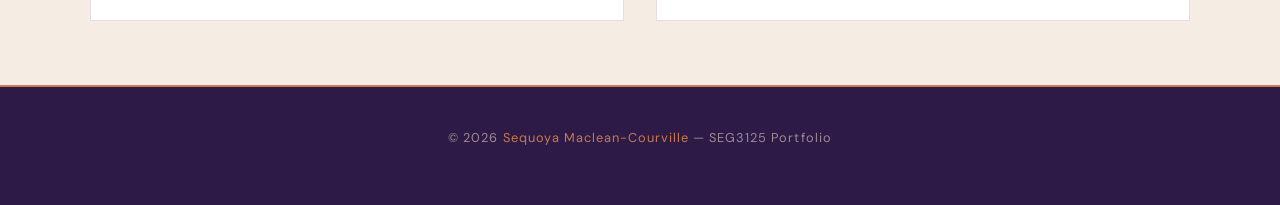
==== commit 0f7b7d19: "changed thee top left conrer button to my intials rather just s" ====
--- a/index.html
+++ b/index.html
@@ -102,7 +102,7 @@
   </div>
 
   <nav class="navbar navbar-expand-md" style="background:var(--purple-deep); border-bottom:2px solid var(--amber); padding:0 2.5rem; position:sticky; top:0; z-index:100;">
-  <a href="index.html" class="navbar-brand" style="font-family:'Cormorant Garamond',serif; font-size:1.5rem; font-weight:600; color:var(--cream); letter-spacing:0.08em;">S<span style="color:var(--amber);">.</span></a>
+  <a href="index.html" class="navbar-brand" style="font-family:'Cormorant Garamond',serif; font-size:1.5rem; font-weight:600; color:var(--cream); letter-spacing:0.08em;">SMC<span style="color:var(--amber);">.</span></a>
   
   <button class="navbar-toggler" type="button" data-bs-toggle="collapse" data-bs-target="#navMenu" style="border-color:rgba(232,213,196,0.3);">
     <span class="navbar-toggler-icon" style="filter:invert(1);"></span>
